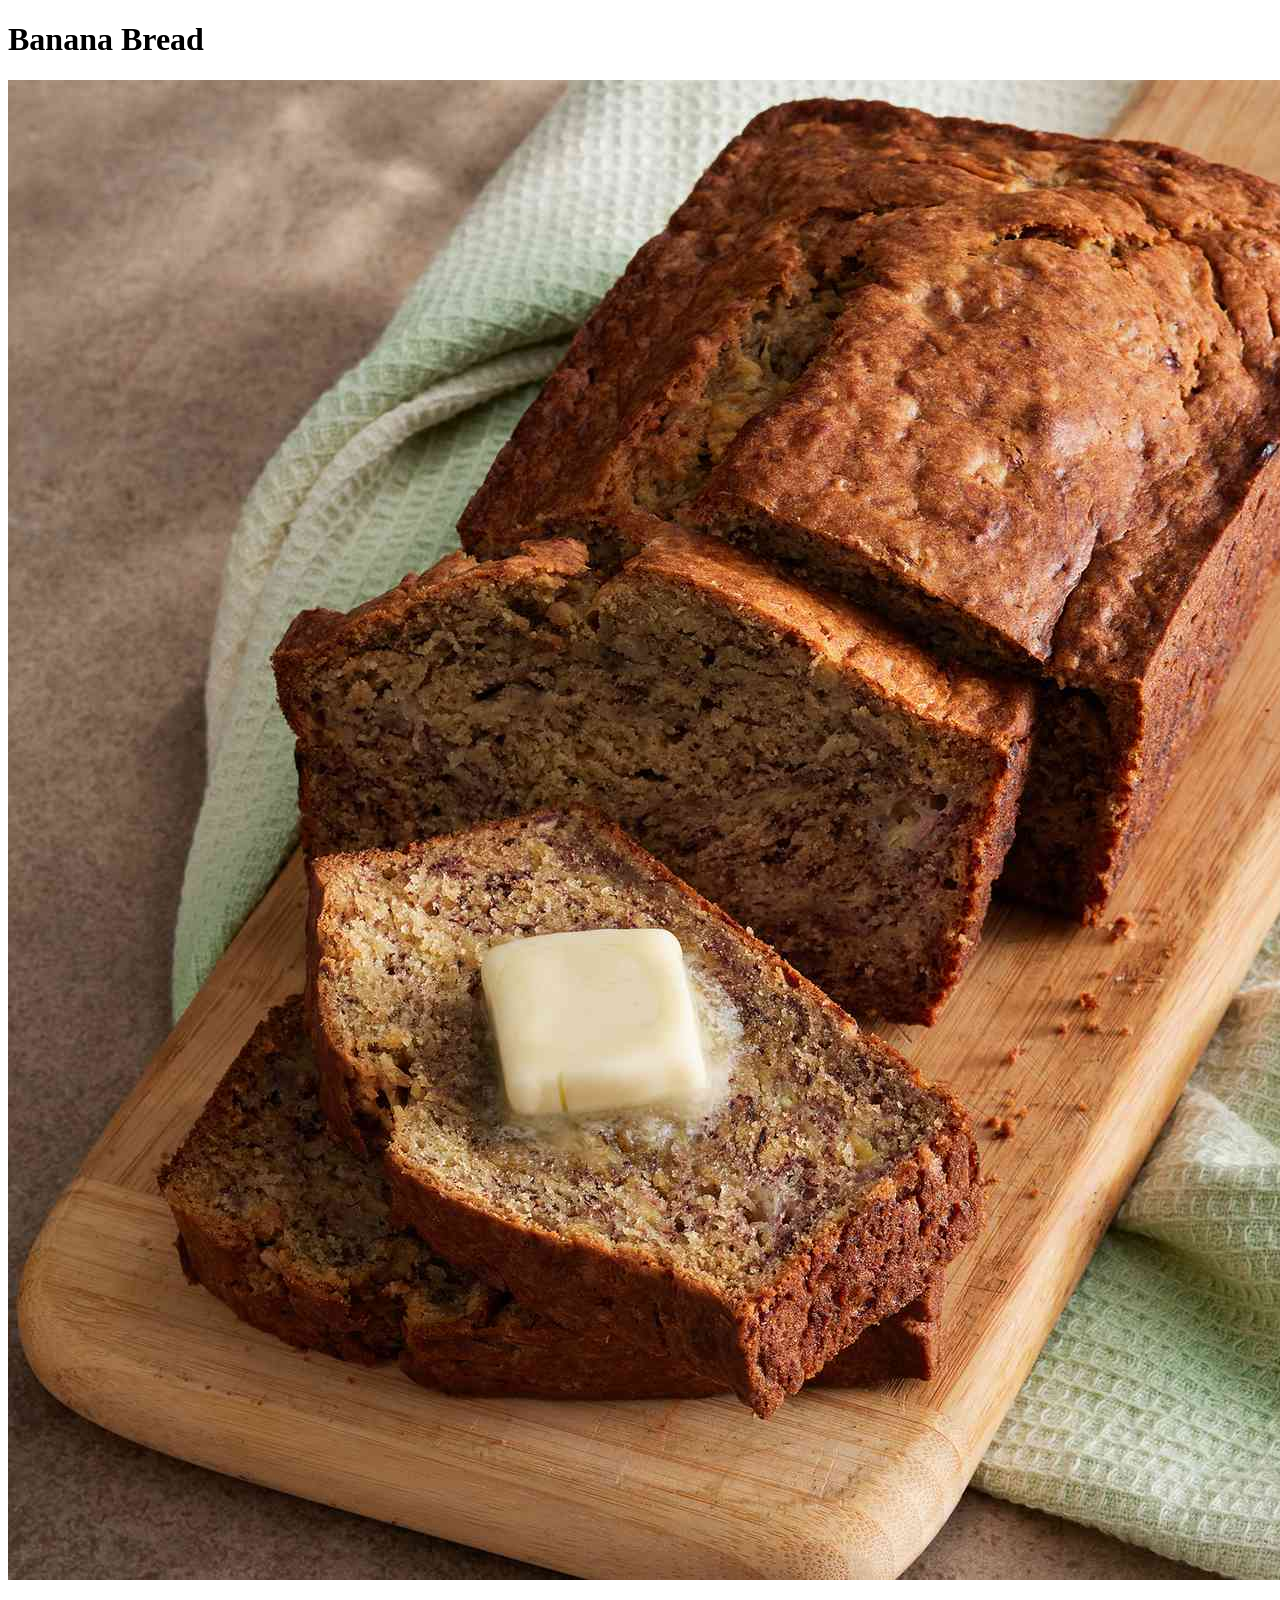
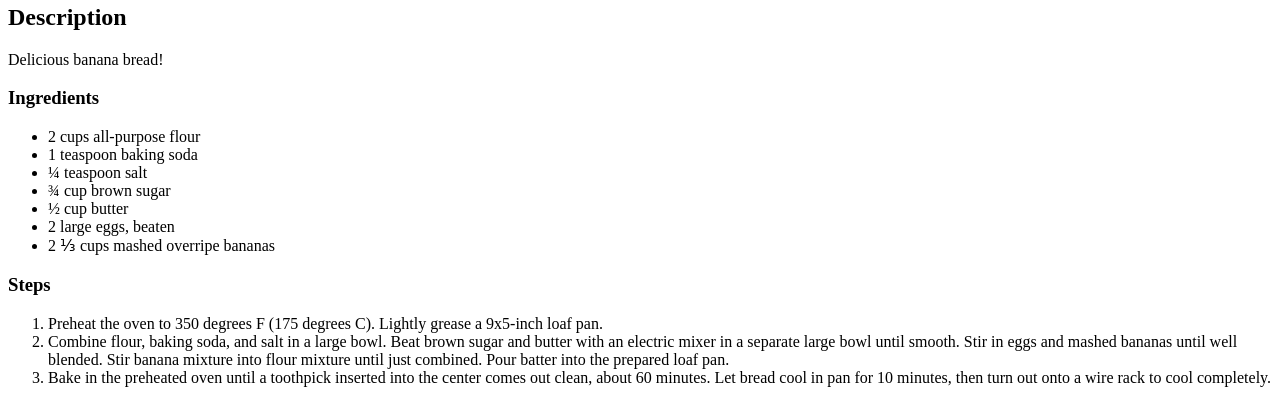
==== recipes/banana-bread.html @ 036e5e3a "Add third recipe page" ====
<!DOCTYPE html>
<html lang="en">
    <head>
        <meta charset="UTF-8">
        <title>Banana Bread</title>
    </head>

    <body>
        <h1>Banana Bread</h1>
        <img src="banana-bread.jpg" alt="Loaf of banana bread">
        <h2>Description</h2>
        <p>Delicious banana bread!</p>
        <h3>Ingredients</h3>
        <ul>
            <li>2 cups all-purpose flour</li>
            <li>1 teaspoon baking soda</li>
            <li>¼ teaspoon salt</li>
            <li>¾ cup brown sugar</li>
            <li>½ cup butter</li>
            <li>2 large eggs, beaten</li>
            <li>2 ⅓ cups mashed overripe bananas</li>
        </ul>
        <h3>Steps</h3>
        <ol>
            <li>Preheat the oven to 350 degrees F (175 degrees C). Lightly grease a 9x5-inch loaf pan.</li>
            <li>Combine flour, baking soda, and salt in a large bowl. Beat brown sugar and butter with an electric mixer in a separate large bowl until smooth. Stir in eggs and mashed bananas until well blended. Stir banana mixture into flour mixture until just combined. Pour batter into the prepared loaf pan.</li>
            <li>Bake in the preheated oven until a toothpick inserted into the center comes out clean, about 60 minutes. Let bread cool in pan for 10 minutes, then turn out onto a wire rack to cool completely.</li>
        </ol>
    </body>
</html>
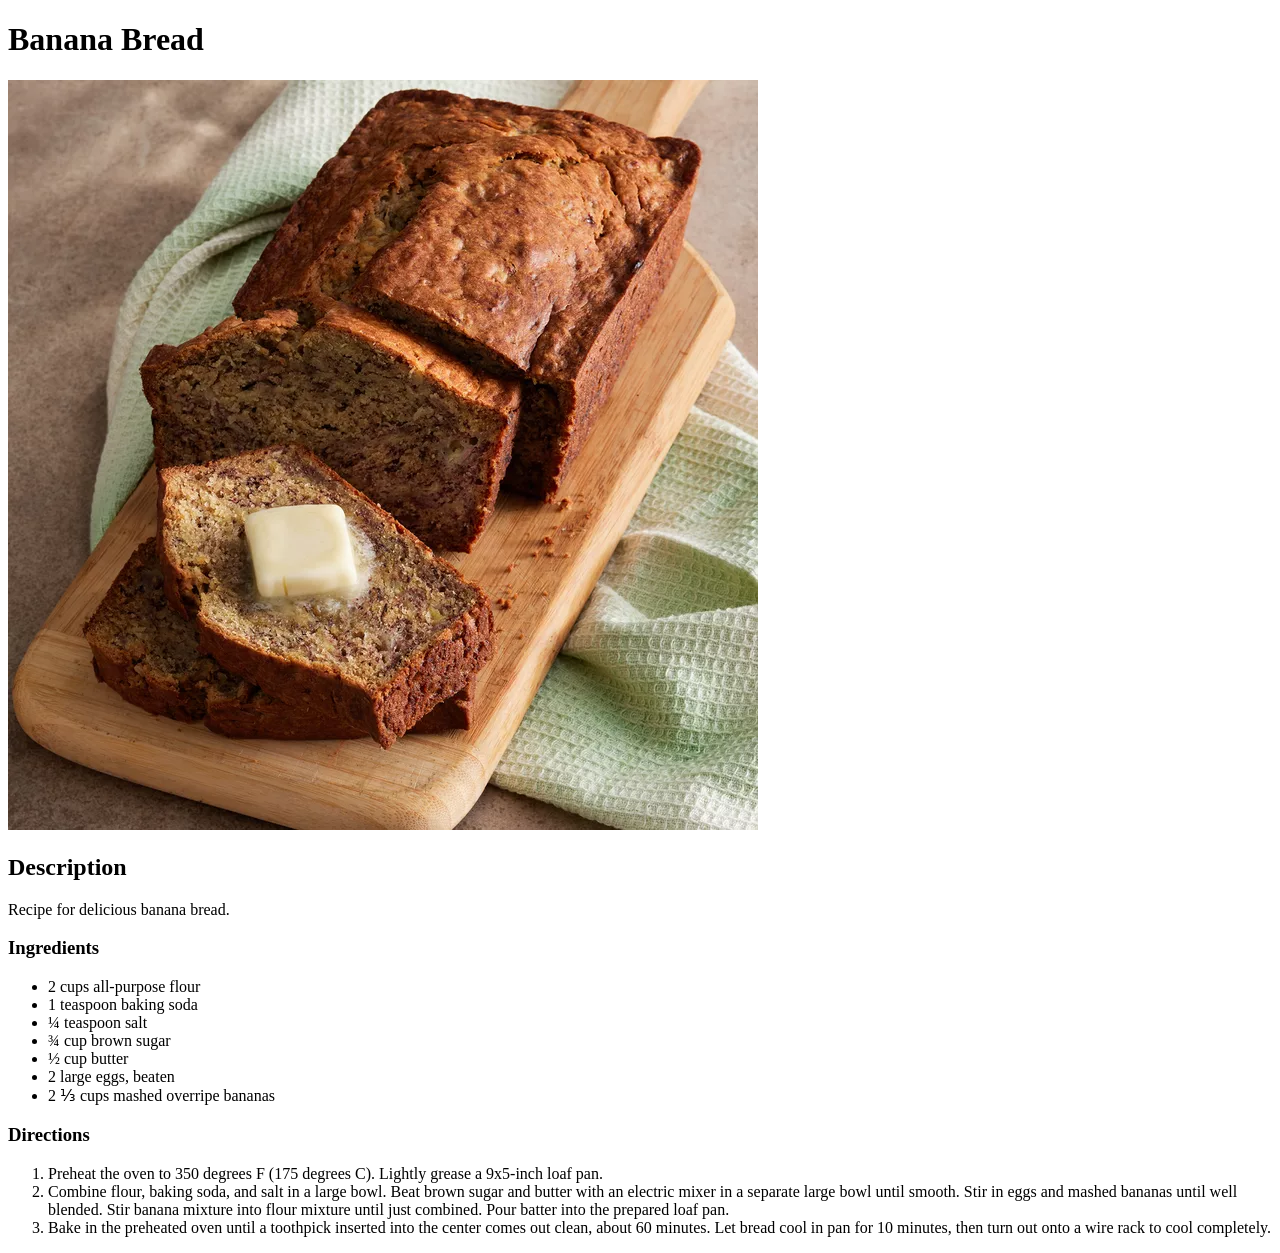
==== commit 96d853ac: "Add third recipe page" ====
--- a/recipes/banana-bread.html
+++ b/recipes/banana-bread.html
@@ -1,15 +1,15 @@
 <!DOCTYPE html>
 <html lang="en">
-    <head>
+    <header>
         <meta charset="UTF-8">
         <title>Banana Bread</title>
-    </head>
+    </header>
 
     <body>
         <h1>Banana Bread</h1>
-        <img src="banana-bread.jpg" alt="Loaf of banana bread">
+        <img src="../images/banana-bread.webp" alt="Delicious banana bread" height="750" width="750">
         <h2>Description</h2>
-        <p>Delicious banana bread!</p>
+        <p>Recipe for delicious banana bread.</p>
         <h3>Ingredients</h3>
         <ul>
             <li>2 cups all-purpose flour</li>
@@ -20,7 +20,7 @@
             <li>2 large eggs, beaten</li>
             <li>2 ⅓ cups mashed overripe bananas</li>
         </ul>
-        <h3>Steps</h3>
+        <h3>Directions</h3>
         <ol>
             <li>Preheat the oven to 350 degrees F (175 degrees C). Lightly grease a 9x5-inch loaf pan.</li>
             <li>Combine flour, baking soda, and salt in a large bowl. Beat brown sugar and butter with an electric mixer in a separate large bowl until smooth. Stir in eggs and mashed bananas until well blended. Stir banana mixture into flour mixture until just combined. Pour batter into the prepared loaf pan.</li>
